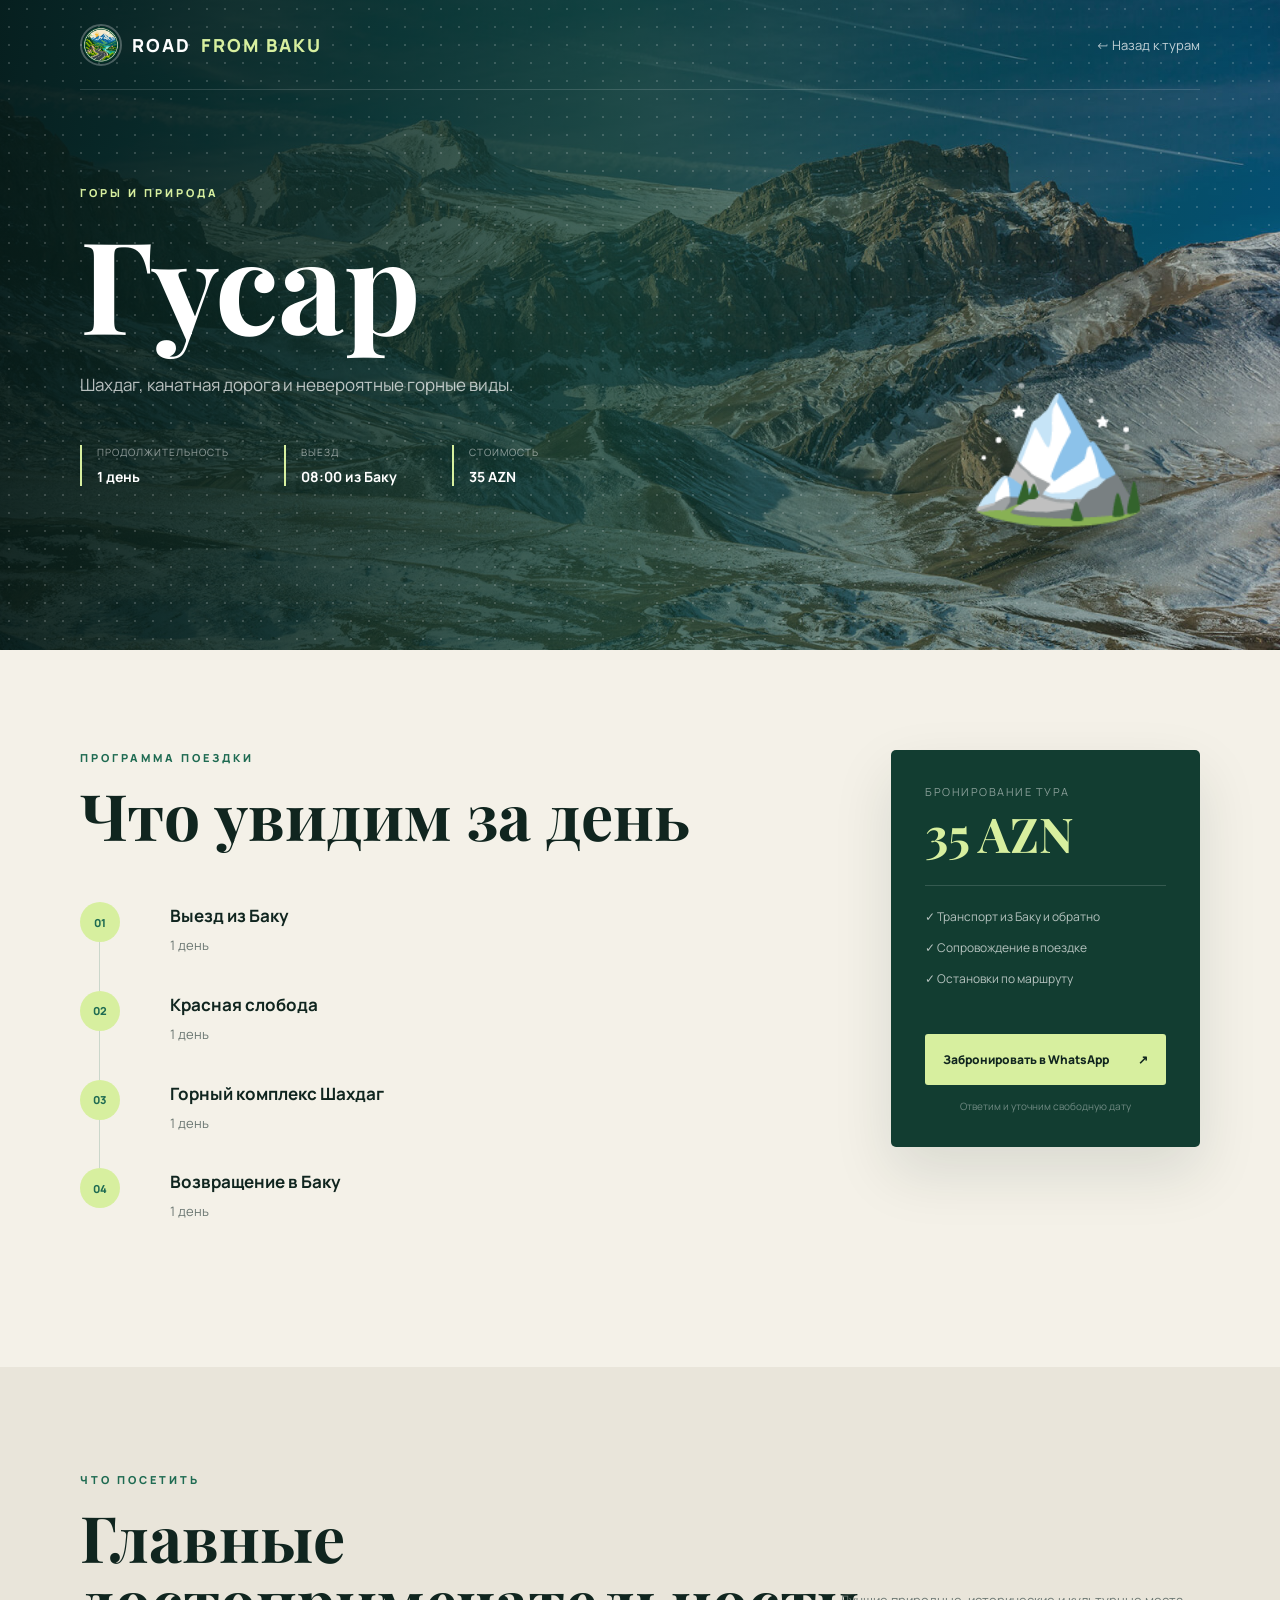
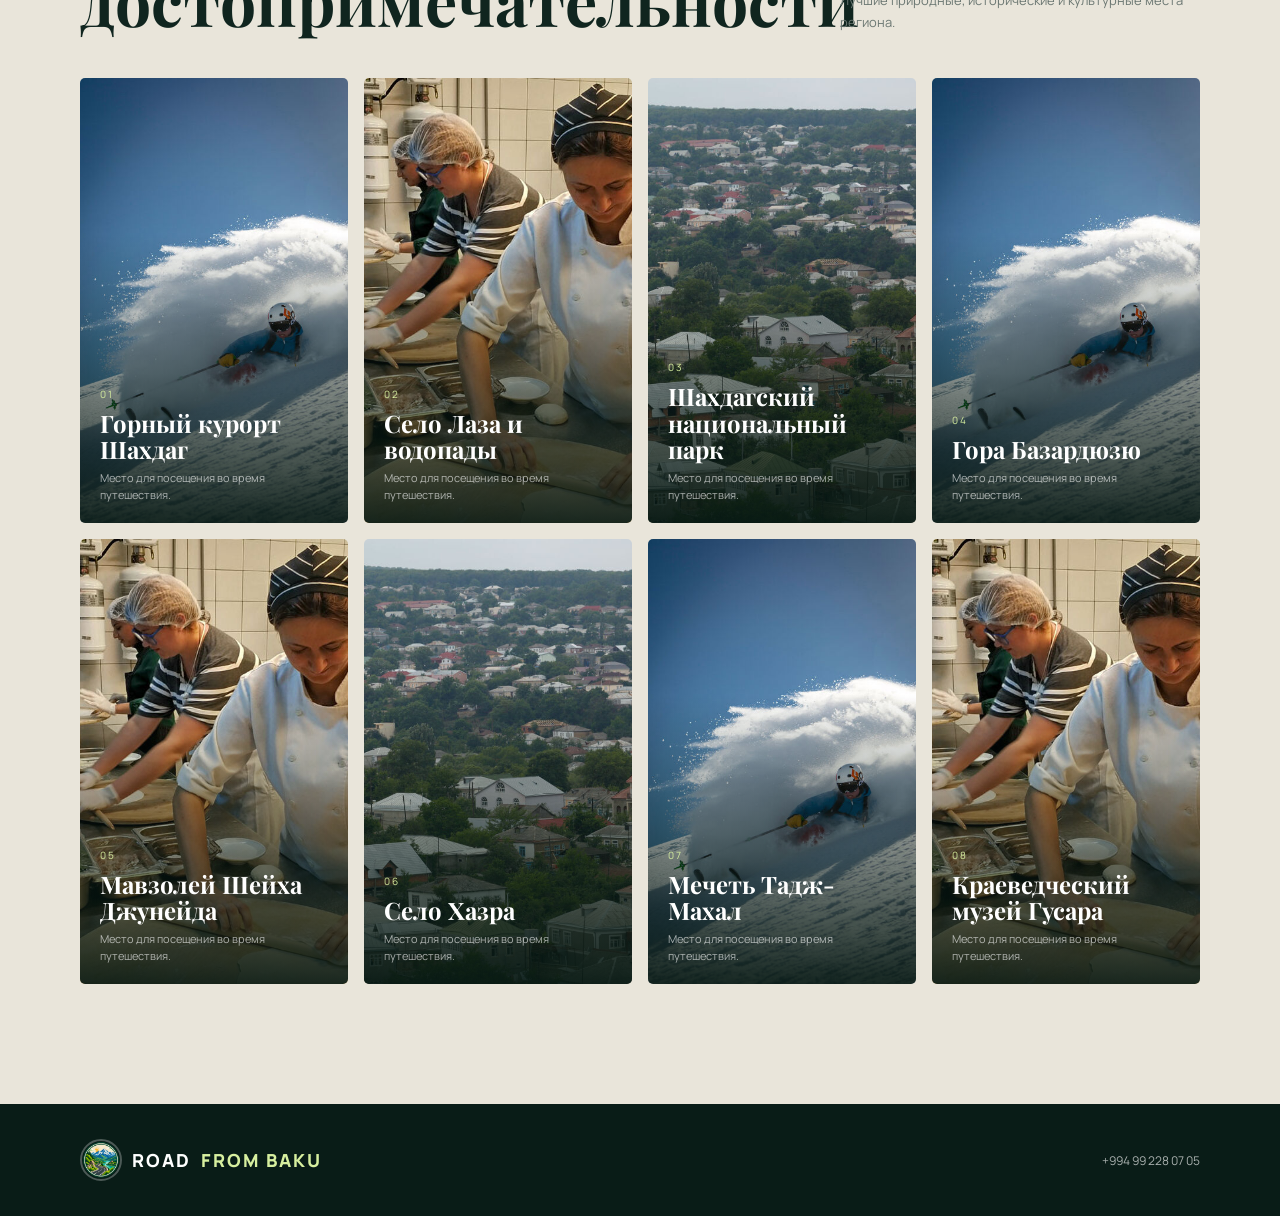
==== tour.html @ 1f036620 "Improve mobile layout and add brand avatar" ====
<!doctype html>
<html lang="ru">
  <head>
    <meta charset="UTF-8" />
    <meta name="viewport" content="width=device-width, initial-scale=1" />
    <meta name="description" content="Подробная информация о туре из Баку" />
    <title>Тур — Road from Baku</title>
    <link rel="icon" type="image/png" href="assets/brand/road-from-baku-avatar.png" />
    <link rel="preconnect" href="https://fonts.googleapis.com" />
    <link rel="preconnect" href="https://fonts.gstatic.com" crossorigin />
    <link href="https://fonts.googleapis.com/css2?family=Manrope:wght@400;600;700;800&family=Playfair+Display:wght@700&display=swap" rel="stylesheet" />
    <link rel="stylesheet" href="tour.css" />
  </head>
  <body>
    <header class="tour-hero">
      <nav class="tour-nav container">
        <a class="logo brand-logo" href="index.html"><img class="brand-avatar" src="assets/brand/road-from-baku-avatar.png" alt="Road from Baku" />ROAD <span>FROM BAKU</span></a>
        <a class="back-link" id="back-link" href="index.html#tours">← Назад к турам</a>
      </nav>

      <div class="hero-art" id="tour-icon">🏔️</div>
      <div class="hero-copy container">
        <p class="eyebrow" id="tour-tag">Горы и природа</p>
        <h1 id="tour-name">Гусар</h1>
        <p id="tour-description">Шахдаг, канатная дорога и невероятные горные виды.</p>
        <div class="quick-facts">
          <div><span id="duration-label">Продолжительность</span><strong id="tour-duration">1 день</strong></div>
          <div><span id="departure-label">Выезд</span><strong id="tour-departure">08:00 из Баку</strong></div>
          <div><span id="price-label">Стоимость</span><strong id="tour-price">от 35 AZN</strong></div>
        </div>
      </div>
    </header>

    <main class="container detail-grid">
      <section class="program">
        <p class="eyebrow dark" id="program-label">Программа поездки</p>
        <h2 id="program-title">Что увидим за день</h2>
        <div class="timeline" id="timeline"></div>
      </section>

      <aside class="booking-card">
        <p id="booking-label">Бронирование тура</p>
        <h2 id="booking-price">35 AZN</h2>
        <ul>
          <li id="included-transport">✓ Транспорт из Баку и обратно</li>
          <li id="included-guide">✓ Сопровождение в поездке</li>
          <li id="included-stops">✓ Остановки по маршруту</li>
        </ul>
        <a id="whatsapp-button" href="https://wa.me/994992280705" target="_blank" rel="noreferrer">Забронировать в WhatsApp <span>↗</span></a>
        <small id="booking-note">Ответим и уточним свободную дату</small>
      </aside>
    </main>

    <section class="attractions-section">
      <div class="container">
        <p class="eyebrow dark" id="attractions-label">Что посетить</p>
        <div class="attractions-heading">
          <h2 id="attractions-title">Главные достопримечательности</h2>
          <p id="attractions-copy">Места, ради которых стоит отправиться в этот регион.</p>
        </div>
        <div class="attractions-grid" id="attractions-grid"></div>
      </div>
    </section>

    <footer><div class="container"><a class="logo brand-logo" href="index.html"><img class="brand-avatar" src="assets/brand/road-from-baku-avatar.png" alt="Road from Baku" />ROAD <span>FROM BAKU</span></a><p>+994 99 228 07 05</p></div></footer>
    <script src="tour.js"></script>
  </body>
</html>
---- tour.css ----
:root { --ink:#10251f; --forest:#123d31; --green:#1f6b52; --lime:#d7ef9f; --cream:#f4f1e8; --white:#fff; }
* { box-sizing:border-box; }
html { scroll-behavior:smooth; }
body { margin:0; color:var(--ink); background:var(--cream); font-family:"Manrope",sans-serif; }
a { color:inherit; text-decoration:none; }
.container { width:min(1120px,calc(100% - 48px)); margin:auto; }
.tour-hero { position:relative; min-height:650px; overflow:hidden; color:white; background-position:center; background-size:cover; }
.tour-hero::before { position:absolute; inset:0; content:""; background:linear-gradient(90deg,#071b17ed 0%,#123d31c7 48%,#10251f3d 100%); }
.tour-hero::after { position:absolute; inset:0; content:""; opacity:.17; background-image:radial-gradient(#fff .8px,transparent .8px); background-size:18px 18px; }
.tour-nav { position:relative; z-index:4; display:flex; align-items:center; justify-content:space-between; height:90px; border-bottom:1px solid #ffffff26; }
.logo { font-size:18px; font-weight:800; letter-spacing:2px; }
.logo span { color:var(--lime); }
.brand-logo { display:inline-flex; align-items:center; gap:10px; }
.brand-avatar { width:42px; height:42px; object-fit:cover; border:2px solid #ffffff45; border-radius:50%; }
.back-link { font-size:13px; opacity:.75; }
.hero-copy { position:relative; z-index:2; padding-top:95px; }
.eyebrow { margin:0 0 18px; color:var(--lime); font-size:11px; font-weight:800; letter-spacing:3px; text-transform:uppercase; }
.eyebrow.dark { color:var(--green); }
h1,h2 { margin:0; font-family:"Playfair Display",serif; line-height:1; }
h1 { font-size:clamp(70px,10vw,130px); }
.hero-copy>p:not(.eyebrow) { max-width:550px; margin:25px 0 45px; color:#ffffffb5; font-size:17px; line-height:1.7; }
.hero-art { position:absolute; right:10%; bottom:110px; z-index:1; font-size:150px; filter:drop-shadow(0 25px 35px #061712aa); }
.quick-facts { display:flex; gap:55px; }
.quick-facts div { display:flex; flex-direction:column; gap:8px; padding-left:15px; border-left:2px solid var(--lime); }
.quick-facts span { color:#ffffff88; font-size:10px; text-transform:uppercase; letter-spacing:1px; }
.quick-facts strong { font-size:14px; }
.detail-grid { display:grid; grid-template-columns:1.4fr .6fr; gap:90px; padding-top:100px; padding-bottom:110px; }
.program h2 { margin-bottom:55px; font-size:clamp(42px,5vw,65px); }
.timeline { display:grid; gap:0; }
.timeline-item { position:relative; display:grid; grid-template-columns:70px 1fr; gap:20px; padding:0 0 35px; }
.timeline-item::before { position:absolute; top:24px; bottom:0; left:19px; width:1px; content:""; background:#1f6b5230; }
.timeline-item:last-child::before { display:none; }
.timeline-number { position:relative; z-index:1; display:grid; place-items:center; width:40px; height:40px; color:var(--green); font-size:11px; font-weight:800; background:var(--lime); border-radius:50%; }
.timeline-item h3 { margin:2px 0 8px; font-size:17px; }
.timeline-item p { margin:0; color:#6c7873; font-size:13px; line-height:1.6; }
.booking-card { position:sticky; top:30px; align-self:start; padding:34px; color:white; background:var(--forest); border-radius:5px; box-shadow:0 25px 60px #0e2b201e; }
.booking-card>p { margin:0 0 10px; color:#ffffff80; font-size:11px; text-transform:uppercase; letter-spacing:1.5px; }
.booking-card h2 { margin-bottom:28px; color:var(--lime); font-size:48px; }
.booking-card ul { display:grid; gap:14px; padding:22px 0; margin:0 0 25px; list-style:none; border-top:1px solid #ffffff26; }
.booking-card li { color:#ffffffb0; font-size:12px; }
.booking-card a { display:flex; align-items:center; justify-content:space-between; padding:17px 18px; color:var(--ink); font-size:12px; font-weight:800; background:var(--lime); border-radius:3px; }
.booking-card small { display:block; margin-top:14px; color:#ffffff65; font-size:10px; text-align:center; }
.attractions-section { padding:105px 0 120px; background:#e9e5da; }
.attractions-heading { display:flex; align-items:end; justify-content:space-between; gap:40px; margin-bottom:45px; }
.attractions-heading h2 { max-width:680px; font-size:clamp(42px,5vw,65px); }
.attractions-heading p { max-width:360px; margin:0; color:#6c7873; font-size:13px; line-height:1.7; }
.attractions-grid { display:grid; grid-template-columns:repeat(4,1fr); gap:16px; }
.attraction-card { position:relative; min-height:360px; overflow:hidden; color:white; background:#173c31; border-radius:5px; }
.attraction-card img { width:100%; height:100%; object-fit:cover; transition:transform .5s; }
.attraction-card:hover img { transform:scale(1.05); }
.attraction-card::after { position:absolute; inset:0; content:""; background:linear-gradient(transparent 35%,#071914ec); }
.attraction-card-content { position:absolute; right:20px; bottom:20px; left:20px; z-index:1; }
.attraction-card-number { display:block; margin-bottom:9px; color:var(--lime); font-size:10px; letter-spacing:2px; }
.attraction-card h3 { margin:0 0 8px; font-family:"Playfair Display",serif; font-size:24px; line-height:1.1; }
.attraction-card p { margin:0; color:#ffffffa0; font-size:11px; line-height:1.5; }
.attraction-card:nth-child(n+5) { min-height:280px; }
footer { padding:35px 0; color:white; background:#091c17; }
footer .container { display:flex; align-items:center; justify-content:space-between; }
footer p { font-size:12px; opacity:.65; }
@media(max-width:900px){.attractions-grid{grid-template-columns:repeat(2,1fr)}}
@media(max-width:800px){.tour-hero{min-height:690px}.hero-art{right:5%;bottom:160px;font-size:100px;opacity:.55}.quick-facts{flex-wrap:wrap;gap:25px}.detail-grid{grid-template-columns:1fr;gap:55px}.booking-card{position:static}.back-link{font-size:0}.back-link::after{content:"←";font-size:22px}.attractions-heading{align-items:start;flex-direction:column}}
@media(max-width:520px){body{overflow-x:hidden}.container{width:calc(100% - 32px)}.tour-nav{height:72px}.brand-logo{max-width:190px;font-size:12px;line-height:1.1}.brand-avatar{flex:0 0 auto;width:36px;height:36px}.hero-copy{padding-top:70px}h1{font-size:clamp(50px,16vw,68px);overflow-wrap:anywhere}.hero-copy>p:not(.eyebrow){font-size:15px}.hero-art{bottom:190px;font-size:76px}.quick-facts{display:grid;grid-template-columns:1fr 1fr;gap:18px}.quick-facts div:last-child{grid-column:1/-1}.detail-grid{padding-top:70px;padding-bottom:70px}.program h2,.attractions-heading h2{font-size:42px;line-height:1.05}.booking-card{padding:26px}.booking-card a{justify-content:space-between;width:100%}.attractions-section{padding:75px 0}.attractions-grid{grid-template-columns:1fr}.attraction-card,.attraction-card:nth-child(n+5){min-height:330px}footer .container{align-items:flex-start;flex-direction:column;gap:12px}}
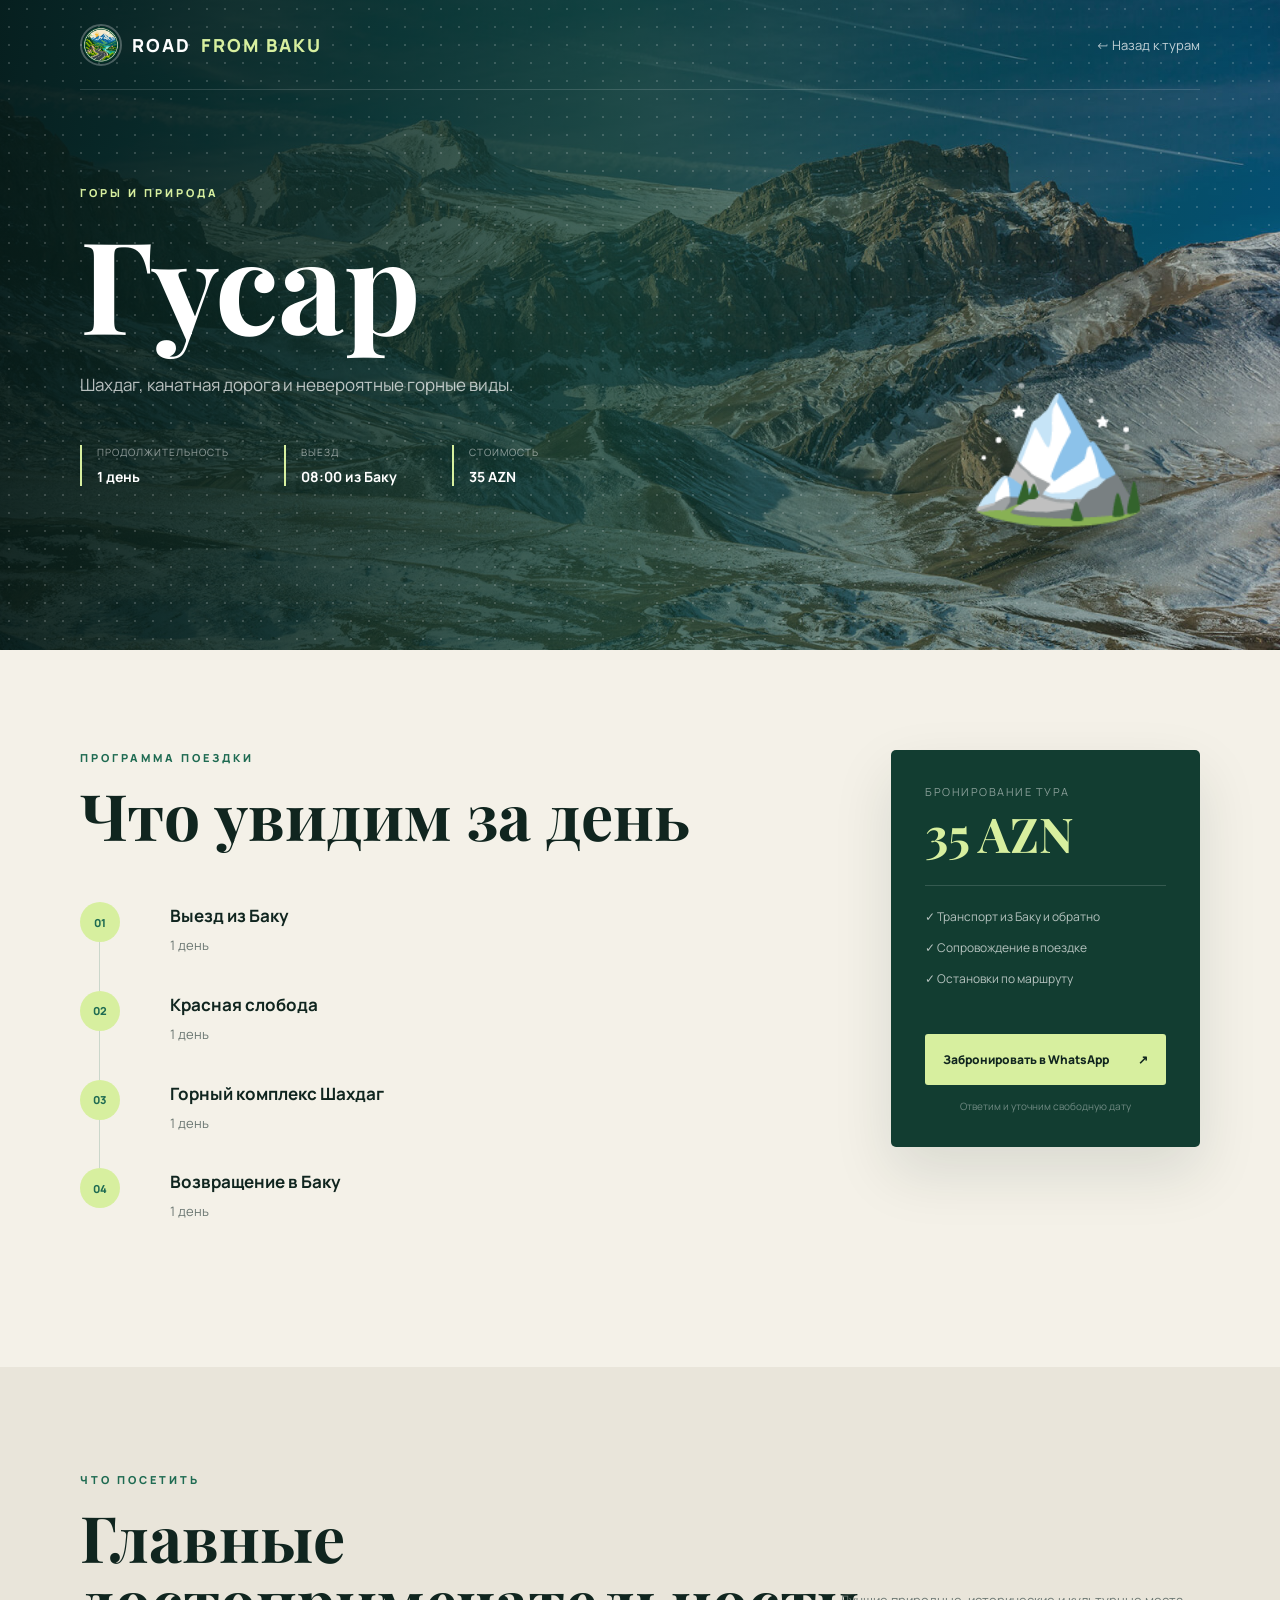
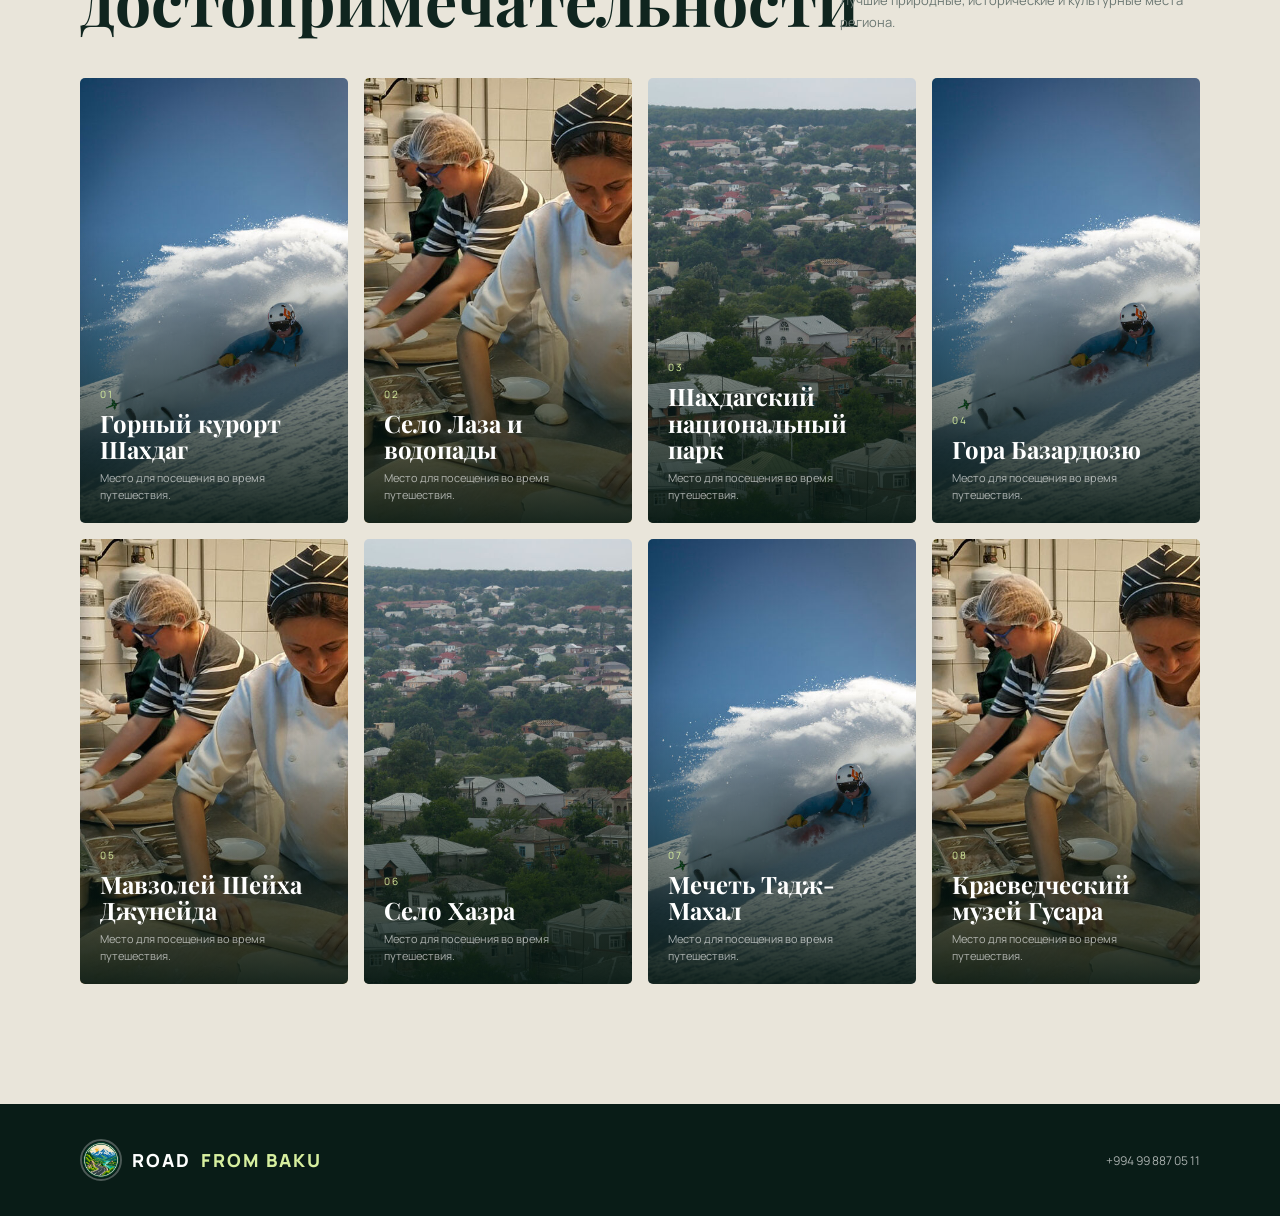
==== commit 6b929004: "Update WhatsApp contact number" ====
--- a/tour.html
+++ b/tour.html
@@ -5,7 +5,9 @@
     <meta name="viewport" content="width=device-width, initial-scale=1" />
     <meta name="description" content="Подробная информация о туре из Баку" />
     <title>Тур — Road from Baku</title>
-    <link rel="icon" type="image/png" href="assets/brand/road-from-baku-avatar.png" />
+    <link rel="icon" href="favicon.ico?v=2" sizes="any" />
+    <link rel="icon" type="image/png" sizes="256x256" href="assets/brand/road-from-baku-avatar.png?v=2" />
+    <link rel="apple-touch-icon" sizes="180x180" href="assets/brand/apple-touch-icon.png?v=2" />
     <link rel="preconnect" href="https://fonts.googleapis.com" />
     <link rel="preconnect" href="https://fonts.gstatic.com" crossorigin />
     <link href="https://fonts.googleapis.com/css2?family=Manrope:wght@400;600;700;800&family=Playfair+Display:wght@700&display=swap" rel="stylesheet" />
@@ -46,7 +48,7 @@
           <li id="included-guide">✓ Сопровождение в поездке</li>
           <li id="included-stops">✓ Остановки по маршруту</li>
         </ul>
-        <a id="whatsapp-button" href="https://wa.me/994992280705" target="_blank" rel="noreferrer">Забронировать в WhatsApp <span>↗</span></a>
+        <a id="whatsapp-button" href="https://wa.me/994998870511" target="_blank" rel="noreferrer">Забронировать в WhatsApp <span>↗</span></a>
         <small id="booking-note">Ответим и уточним свободную дату</small>
       </aside>
     </main>
@@ -62,7 +64,7 @@
       </div>
     </section>
 
-    <footer><div class="container"><a class="logo brand-logo" href="index.html"><img class="brand-avatar" src="assets/brand/road-from-baku-avatar.png" alt="Road from Baku" />ROAD <span>FROM BAKU</span></a><p>+994 99 228 07 05</p></div></footer>
+    <footer><div class="container"><a class="logo brand-logo" href="index.html"><img class="brand-avatar" src="assets/brand/road-from-baku-avatar.png" alt="Road from Baku" />ROAD <span>FROM BAKU</span></a><p>+994 99 887 05 11</p></div></footer>
     <script src="tour.js"></script>
   </body>
 </html>
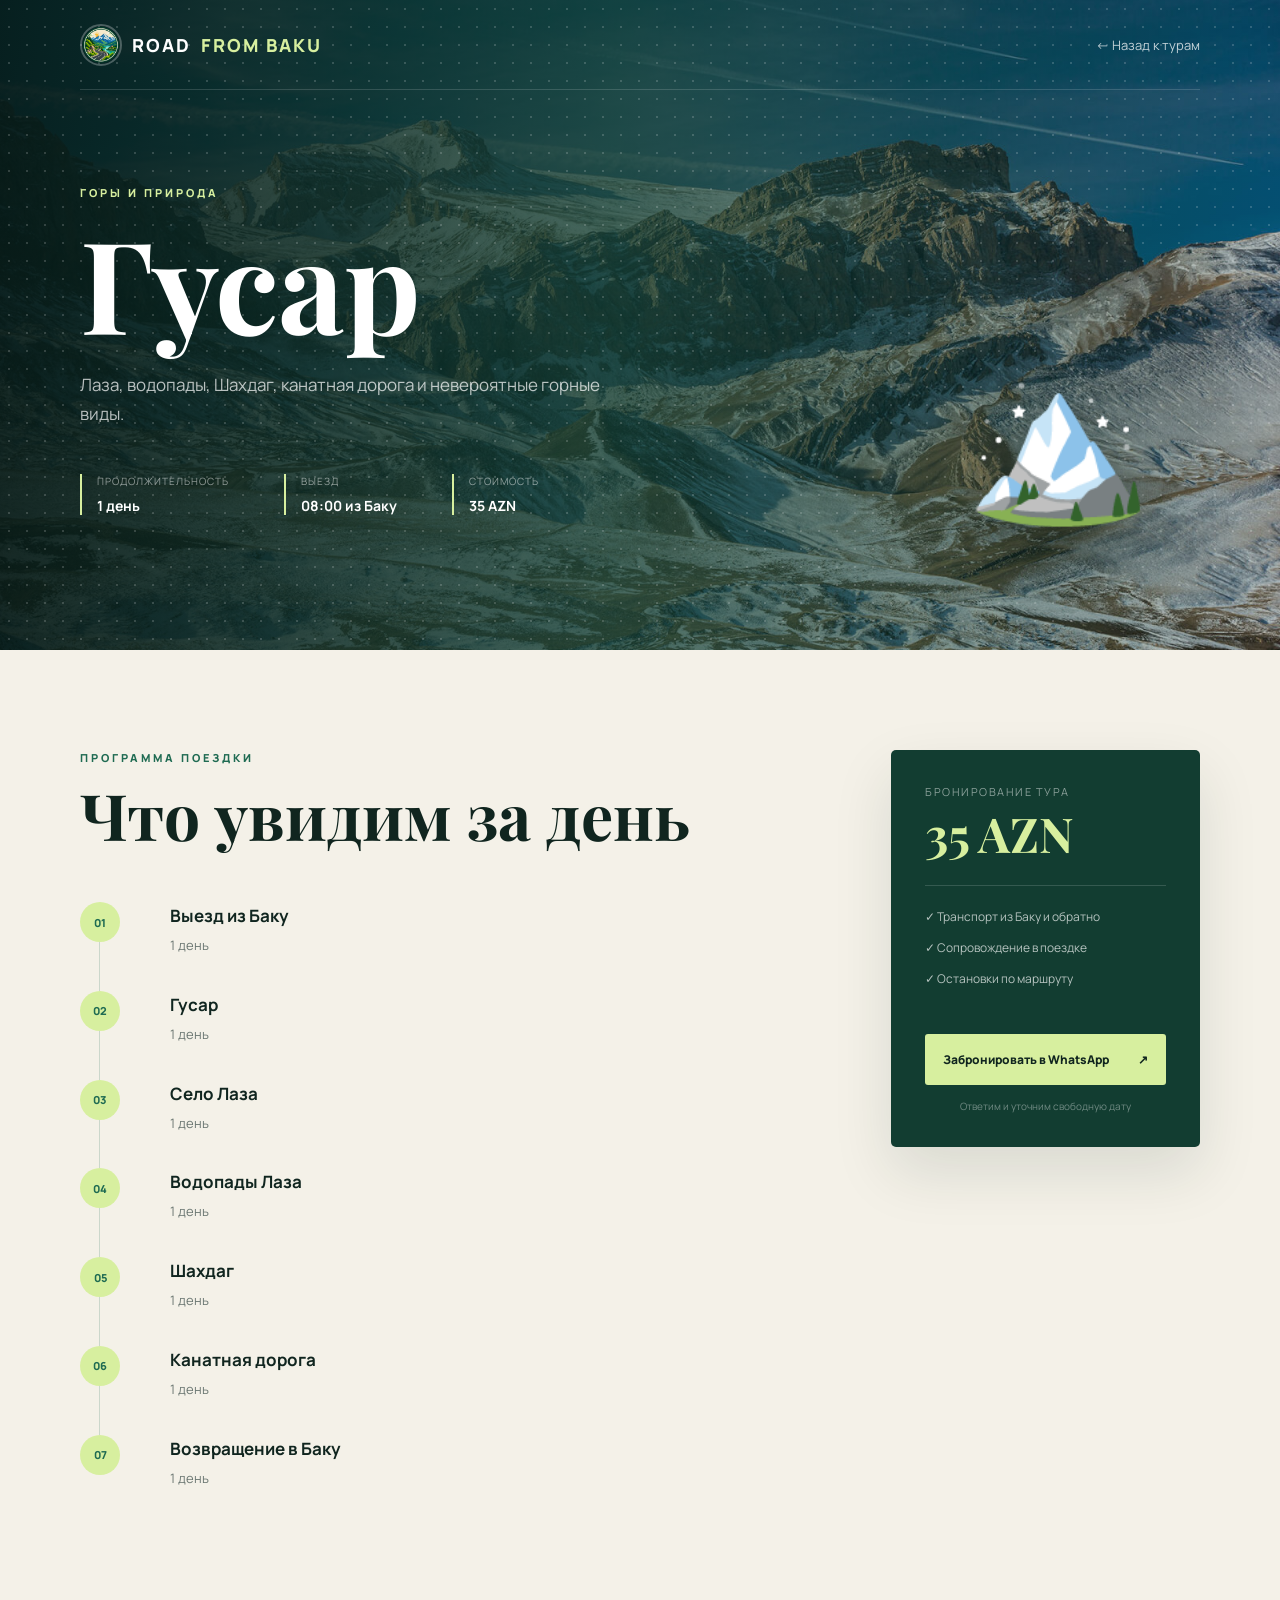
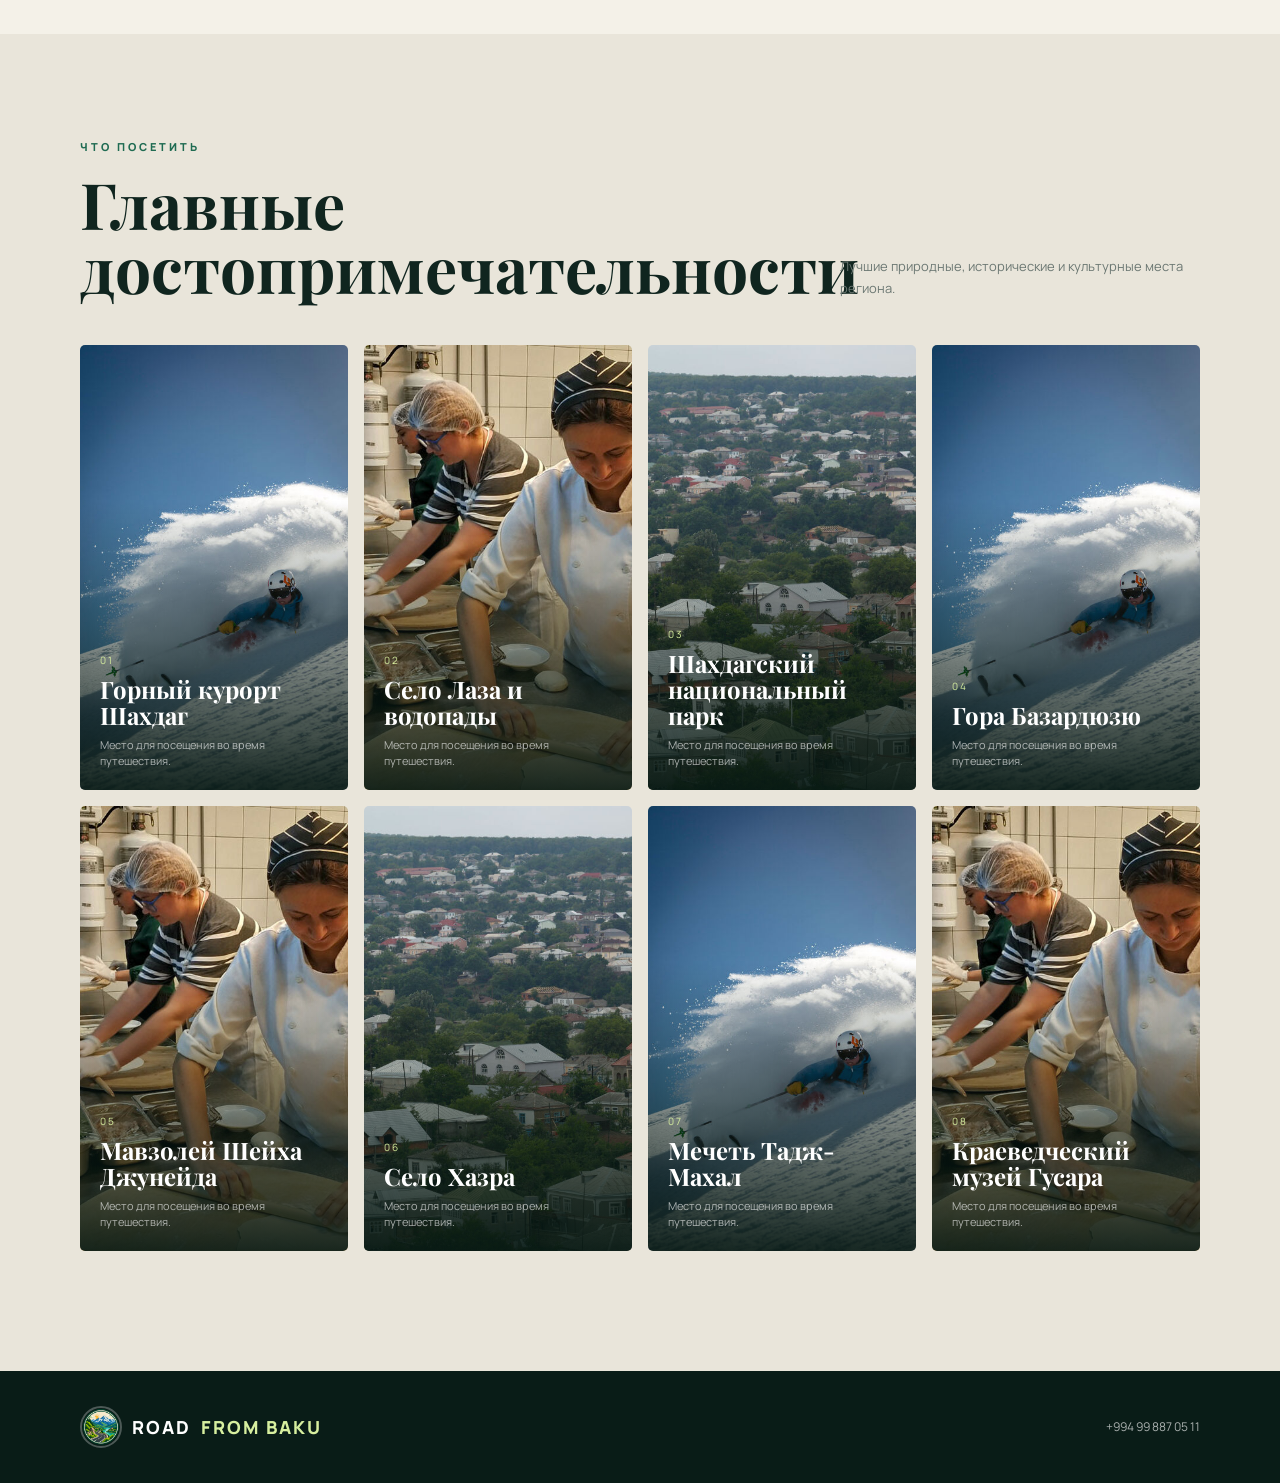
==== commit 37fca80e: "Refresh cached tour assets" ====
--- a/tour.html
+++ b/tour.html
@@ -3,7 +3,10 @@
   <head>
     <meta charset="UTF-8" />
     <meta name="viewport" content="width=device-width, initial-scale=1" />
-    <meta name="description" content="Подробная информация о туре из Баку" />
+    <meta name="description" content="Однодневный тур из Баку по Азербайджану: маршрут, достопримечательности, стоимость и бронирование." />
+    <meta name="robots" content="index, follow" />
+    <meta property="og:type" content="website" />
+    <meta property="og:site_name" content="Road from Baku" />
     <title>Тур — Road from Baku</title>
     <link rel="icon" href="favicon.ico?v=2" sizes="any" />
     <link rel="icon" type="image/png" sizes="256x256" href="assets/brand/road-from-baku-avatar.png?v=2" />
@@ -11,7 +14,7 @@
     <link rel="preconnect" href="https://fonts.googleapis.com" />
     <link rel="preconnect" href="https://fonts.gstatic.com" crossorigin />
     <link href="https://fonts.googleapis.com/css2?family=Manrope:wght@400;600;700;800&family=Playfair+Display:wght@700&display=swap" rel="stylesheet" />
-    <link rel="stylesheet" href="tour.css" />
+    <link rel="stylesheet" href="tour.css?v=3" />
   </head>
   <body>
     <header class="tour-hero">
@@ -65,6 +68,6 @@
     </section>
 
     <footer><div class="container"><a class="logo brand-logo" href="index.html"><img class="brand-avatar" src="assets/brand/road-from-baku-avatar.png" alt="Road from Baku" />ROAD <span>FROM BAKU</span></a><p>+994 99 887 05 11</p></div></footer>
-    <script src="tour.js"></script>
+    <script src="tour.js?v=3"></script>
   </body>
 </html>
